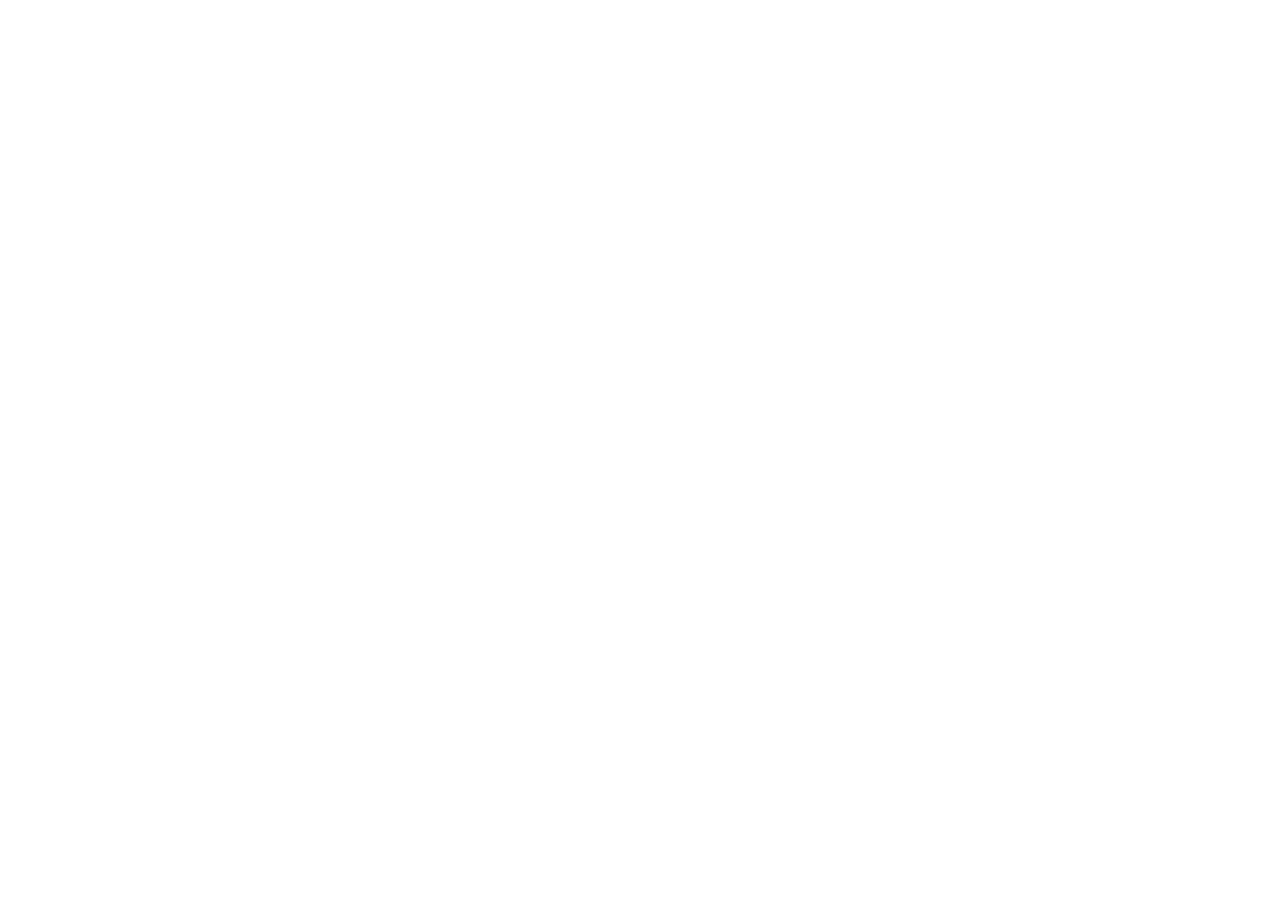
==== JavaScrtptDemo/HTML5clock/HTML5clock.html @ d33c850f "change file's name" ====
<!DOCTYPE HTML>
<html>
<head lang="en">
	<meta charset="utf-8">
	<title>绚丽的倒计时效果</title>
	<style> 
		html,body,canvas {
            margin: 0;
            padding: 0;
        }
        canvas {
            display: block;
        }
        html,body{
            height: 100%;
        }
	</style>
</head>
<body id="body">
	<canvas id="canvas">
		当前浏览器不支持Canvas，请更换浏览器后再试
	</canvas>

	<script src="digit.js"></script>
	<script src="countdown.js"></script>
</body>
</html>
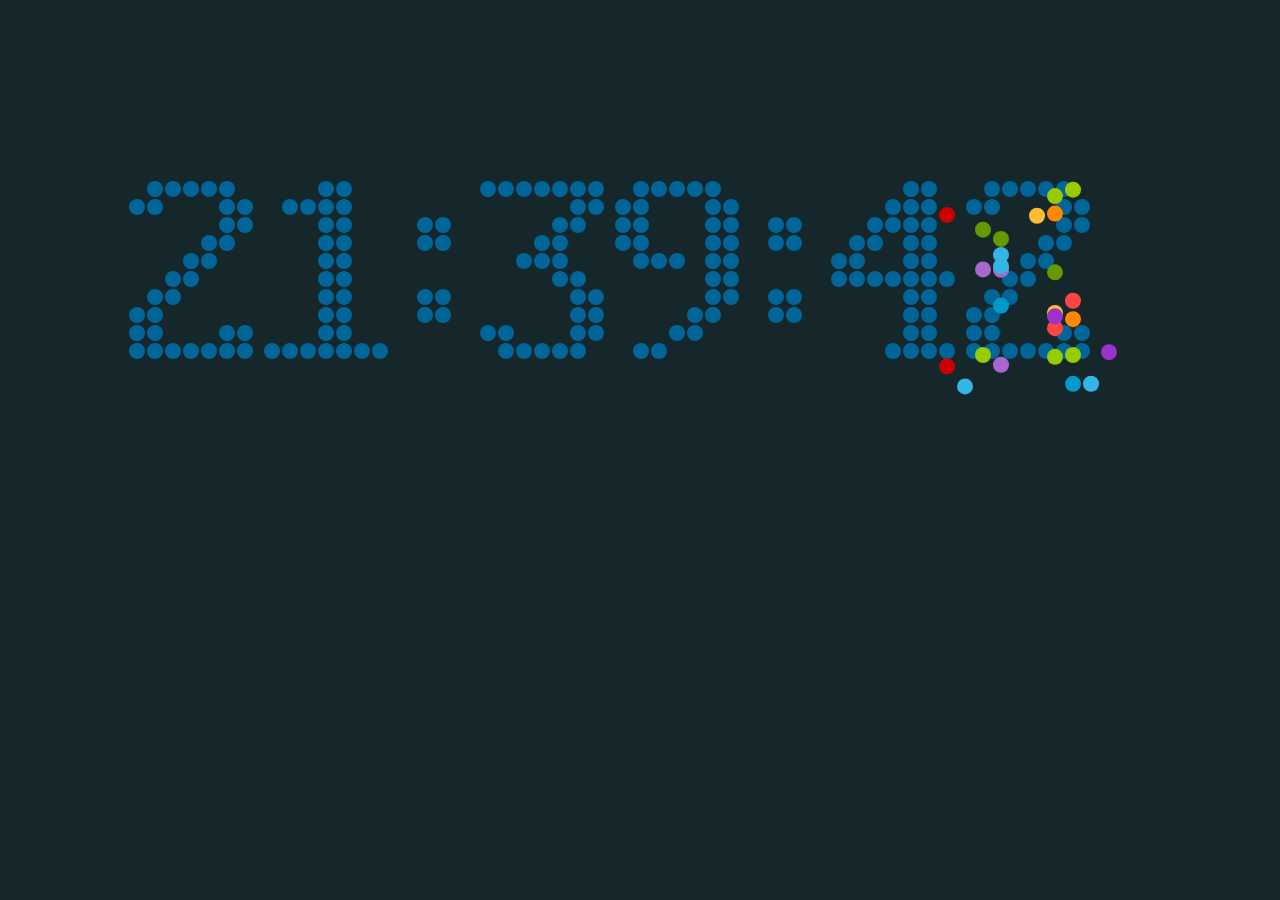
==== commit f0b68acf: "change src" ====
--- a/JavaScrtptDemo/HTML5clock/HTML5clock.html
+++ b/JavaScrtptDemo/HTML5clock/HTML5clock.html
@@ -2,7 +2,7 @@
 <html>
 <head lang="en">
 	<meta charset="utf-8">
-	<title>绚丽的倒计时效果</title>
+	<title>Html5Clock</title>
 	<style> 
 		html,body,canvas {
             margin: 0;
@@ -21,7 +21,7 @@
 		当前浏览器不支持Canvas，请更换浏览器后再试
 	</canvas>
 
-	<script src="digit.js"></script>
-	<script src="countdown.js"></script>
+	<script src="js/digit.js"></script>
+	<script src="js/countdown.js"></script>
 </body>
 </html>
